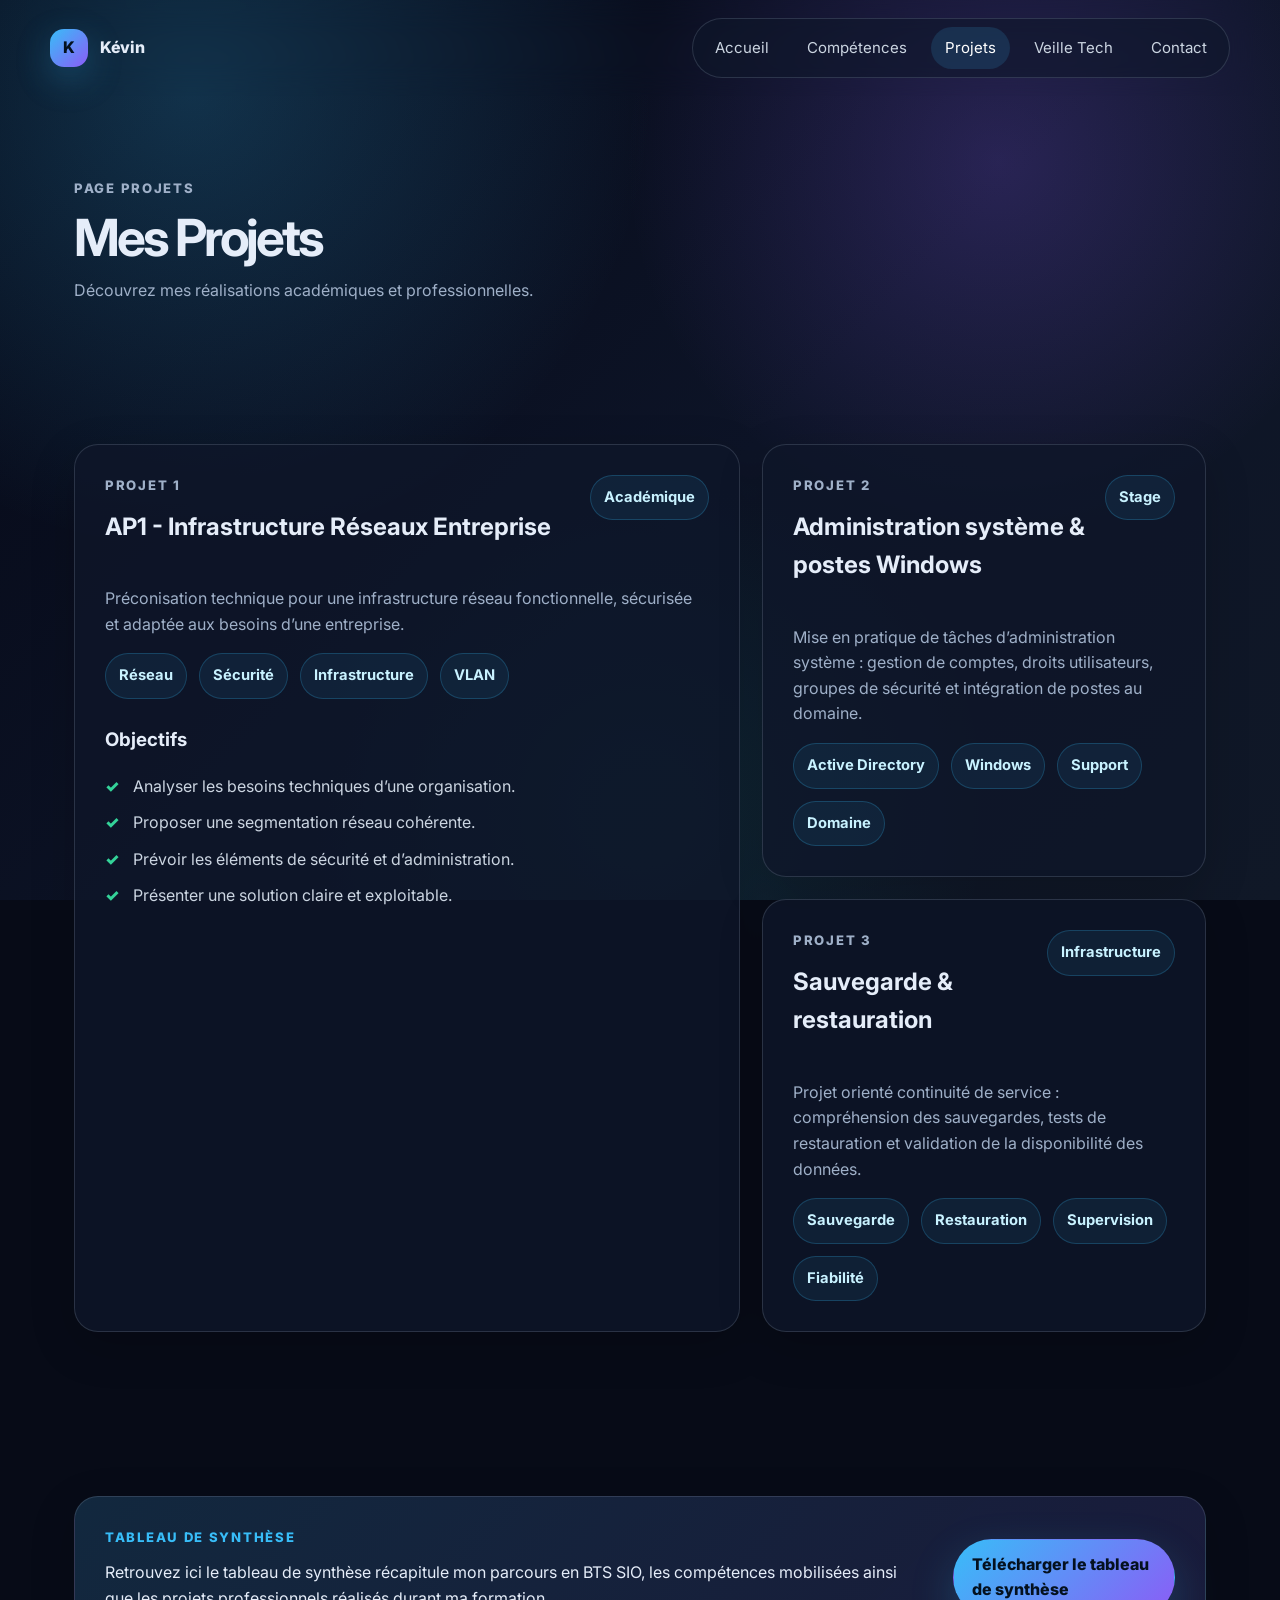
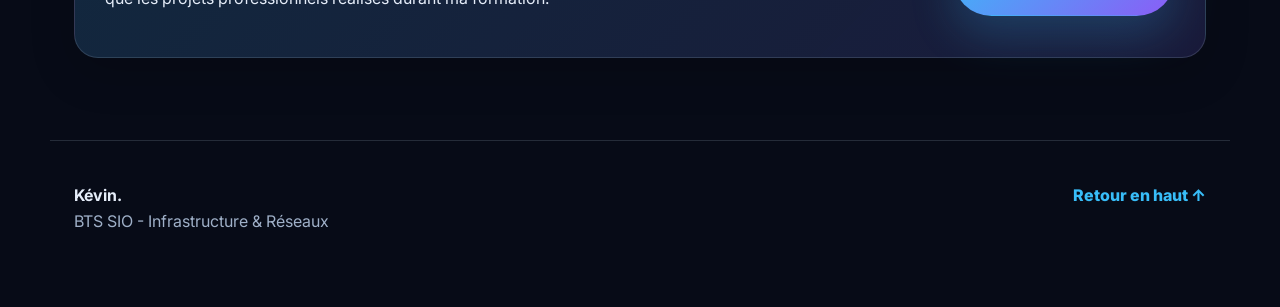
==== projets.html @ 81487f68 "Add files via upload" ====
<!DOCTYPE html>
<html lang="fr">
<head>
  <meta charset="UTF-8" />
  <meta name="viewport" content="width=device-width, initial-scale=1.0" />
  <meta name="description" content="Portfolio de Kévin, étudiant en BTS SIO option SISR." />
  <title>Portfolio Kévin | Projets</title>
  <link rel="preconnect" href="https://fonts.googleapis.com">
  <link rel="preconnect" href="https://fonts.gstatic.com" crossorigin>
  <link href="https://fonts.googleapis.com/css2?family=Inter:wght@400;500;600;700;800&display=swap" rel="stylesheet">
  <link rel="stylesheet" href="style.css" />
</head>
<body>
  <div class="site-bg"></div>
  <header class="navbar">
    <a class="brand" href="index.html" aria-label="Accueil du portfolio">
      <span class="brand-mark">K</span>
      <span>Kévin</span>
    </a>
    <button class="menu-toggle" aria-label="Ouvrir le menu" aria-expanded="false">☰</button>
    <nav class="nav-links" aria-label="Navigation principale">
      <a href="index.html" class="">Accueil</a>
<a href="competences.html" class="">Compétences</a>
<a href="projets.html" class="active">Projets</a>
<a href="veille.html" class="">Veille Tech</a>
<a href="contact.html" class="">Contact</a>
    </nav>
  </header>

  <main id="top">
    <section class="page-hero section reveal">
      <p class="eyebrow">Page Projets</p>
      <h1>Mes Projets</h1>
      <p>Découvrez mes réalisations académiques et professionnelles.</p>
    </section>

    <section class="section projects-layout">
      <article class="project-card reveal">
        <div class="project-top">
          <div>
            <p class="eyebrow">Projet 1</p>
            <h2>AP1 - Infrastructure Réseaux Entreprise</h2>
          </div>
          <span class="status-pill">Académique</span>
        </div>
        <p>
          Préconisation technique pour une infrastructure réseau fonctionnelle,
          sécurisée et adaptée aux besoins d’une entreprise.
        </p>
        <div class="tags">
          <span>Réseau</span><span>Sécurité</span><span>Infrastructure</span><span>VLAN</span>
        </div>
        <div class="project-details">
          <h3>Objectifs</h3>
          <ul class="check-list">
            <li>Analyser les besoins techniques d’une organisation.</li>
            <li>Proposer une segmentation réseau cohérente.</li>
            <li>Prévoir les éléments de sécurité et d’administration.</li>
            <li>Présenter une solution claire et exploitable.</li>
          </ul>
        </div>
      </article>

      <article class="project-card reveal">
        <div class="project-top">
          <div>
            <p class="eyebrow">Projet 2</p>
            <h2>Administration système & postes Windows</h2>
          </div>
          <span class="status-pill">Stage</span>
        </div>
        <p>
          Mise en pratique de tâches d’administration système : gestion de comptes,
          droits utilisateurs, groupes de sécurité et intégration de postes au domaine.
        </p>
        <div class="tags"><span>Active Directory</span><span>Windows</span><span>Support</span><span>Domaine</span></div>
      </article>

      <article class="project-card reveal">
        <div class="project-top">
          <div>
            <p class="eyebrow">Projet 3</p>
            <h2>Sauvegarde & restauration</h2>
          </div>
          <span class="status-pill">Infrastructure</span>
        </div>
        <p>
          Projet orienté continuité de service : compréhension des sauvegardes,
          tests de restauration et validation de la disponibilité des données.
        </p>
        <div class="tags"><span>Sauvegarde</span><span>Restauration</span><span>Supervision</span><span>Fiabilité</span></div>
      </article>
    </section>

    <section class="section">
      <article class="download-card reveal">
        <div>
          <p class="eyebrow">Tableau de synthèse</p>
          <p>
            Retrouvez ici le tableau de synthèse récapitule mon parcours en BTS SIO, les compétences mobilisées ainsi que les projets professionnels réalisés durant ma formation.
          </p>
        </div>
        <a class="btn btn-primary" href="assets/BARBOU Kévin TABLEAU DE SYNTHESE.xlsx" download>Télécharger le tableau de synthèse</a>
      </article>
    </section>
  </main>

  <footer class="footer">
    <div>
      <strong>Kévin.</strong>
      <p>BTS SIO - Infrastructure & Réseaux</p>
    </div>
    <a href="#top" class="footer-link">Retour en haut ↑</a>
  </footer>
  <script src="script.js"></script>
</body>
</html>
---- style.css ----
:root {
  --bg: #070b17;
  --surface: rgba(15, 23, 42, 0.78);
  --border: rgba(148, 163, 184, 0.22);
  --text: #e5edf9;
  --muted: #9fb0c8;
  --soft: #cbd5e1;
  --primary: #38bdf8;
  --primary-2: #8b5cf6;
  --success: #34d399;
  --shadow: 0 24px 80px rgba(0, 0, 0, 0.38);
  --radius: 24px;
  --max: 1180px;
}
* { box-sizing: border-box; }
html { scroll-behavior: smooth; }
body { margin: 0; font-family: "Inter", system-ui, -apple-system, BlinkMacSystemFont, "Segoe UI", sans-serif; color: var(--text); background: var(--bg); line-height: 1.6; min-height: 100vh; }
a { color: inherit; text-decoration: none; }
code { color: #bae6fd; }
.site-bg { position: fixed; inset: 0; z-index: -1; background: radial-gradient(circle at 15% 10%, rgba(56, 189, 248, 0.22), transparent 34%), radial-gradient(circle at 78% 18%, rgba(139, 92, 246, 0.22), transparent 30%), radial-gradient(circle at 50% 90%, rgba(20, 184, 166, 0.11), transparent 34%), linear-gradient(135deg, #050816 0%, #0d1427 55%, #101827 100%); }
.navbar { position: sticky; top: 0; z-index: 100; max-width: calc(var(--max) + 48px); margin: 0 auto; padding: 18px 24px; display: flex; align-items: center; justify-content: space-between; backdrop-filter: blur(16px); }
.brand { display: inline-flex; align-items: center; gap: 12px; font-weight: 800; letter-spacing: -0.02em; }
.brand-mark { display: grid; place-items: center; width: 38px; height: 38px; border-radius: 14px; background: linear-gradient(135deg, var(--primary), var(--primary-2)); color: #04111f; box-shadow: 0 12px 35px rgba(56, 189, 248, 0.25); }
.nav-links { display: flex; align-items: center; gap: 10px; padding: 8px; border: 1px solid var(--border); border-radius: 999px; background: rgba(15, 23, 42, 0.58); }
.nav-links a { padding: 9px 14px; color: var(--soft); font-size: 0.94rem; border-radius: 999px; transition: 0.2s ease; }
.nav-links a:hover, .nav-links a.active { color: white; background: rgba(56, 189, 248, 0.14); }
.menu-toggle { display: none; border: 1px solid var(--border); background: rgba(15, 23, 42, 0.8); color: var(--text); border-radius: 12px; padding: 8px 12px; font-size: 1.25rem; }
.section { max-width: var(--max); margin: 0 auto; padding: 82px 24px; }
.section-narrow { max-width: var(--max); margin: 0 auto; padding: 24px; }
.hero { min-height: calc(100vh - 90px); display: grid; grid-template-columns: 1.05fr 0.95fr; align-items: center; gap: 46px; padding-top: 46px; }
.eyebrow { margin: 0 0 12px; color: var(--primary); font-size: 0.82rem; font-weight: 800; text-transform: uppercase; letter-spacing: 0.13em; }
h1, h2, h3, h4, p { margin-top: 0; }
.hero h1 { margin-bottom: 8px; font-size: clamp(4rem, 9vw, 8.5rem); line-height: 0.92; letter-spacing: -0.08em; }
.hero h2 { margin-bottom: 22px; color: var(--soft); font-size: clamp(1.4rem, 3vw, 2.4rem); letter-spacing: -0.04em; }
.hero-text { max-width: 720px; color: var(--muted); font-size: 1.08rem; }
.hero-actions { display: flex; flex-wrap: wrap; gap: 14px; margin-top: 34px; }
.btn { display: inline-flex; align-items: center; justify-content: center; min-height: 46px; padding: 12px 18px; border-radius: 999px; border: 1px solid transparent; font-weight: 800; transition: 0.22s ease; cursor: pointer; }
.btn-primary { background: linear-gradient(135deg, var(--primary), var(--primary-2)); color: #04111f; box-shadow: 0 18px 45px rgba(56, 189, 248, 0.22); }
.btn-primary:hover, .btn-secondary:hover { transform: translateY(-2px); }
.btn-secondary { color: var(--text); border-color: var(--border); background: rgba(15, 23, 42, 0.72); }
.terminal-card { overflow: hidden; border: 1px solid rgba(56, 189, 248, 0.25); border-radius: var(--radius); background: rgba(2, 6, 23, 0.72); box-shadow: var(--shadow); }
.terminal-top { display: flex; gap: 8px; padding: 16px; border-bottom: 1px solid var(--border); background: rgba(15, 23, 42, 0.9); }
.terminal-top span { width: 12px; height: 12px; border-radius: 999px; background: var(--primary); opacity: 0.85; }
.terminal-top span:nth-child(2) { background: var(--primary-2); }
.terminal-top span:nth-child(3) { background: var(--success); }
pre { margin: 0; padding: 28px; white-space: pre-wrap; color: #d9f99d; font-size: 0.98rem; line-height: 1.75; }
.section-heading { max-width: 760px; margin-bottom: 28px; }
.section-heading h2, .page-hero h1 { font-size: clamp(2rem, 4vw, 3.8rem); line-height: 1.04; letter-spacing: -0.06em; margin-bottom: 14px; }
.section-heading p, .page-hero p { color: var(--muted); }
.split-section { display: grid; grid-template-columns: 0.78fr 1.22fr; gap: 28px; align-items: start; }
.glass-card, .project-card, .feature-card, .stat-card, .download-card, .contact-form, .article-card, .component-card, .compare-card, .skill-grid article { border: 1px solid var(--border); background: var(--surface); border-radius: var(--radius); box-shadow: 0 14px 45px rgba(0, 0, 0, 0.18); }
.glass-card { padding: 30px; }
.stats-grid { display: grid; grid-template-columns: repeat(4, 1fr); gap: 18px; }
.stat-card { padding: 24px; transition: 0.22s ease; }
.stat-card:hover, .feature-card:hover, .project-card:hover, .skill-grid article:hover, .component-card:hover { transform: translateY(-5px); border-color: rgba(56, 189, 248, 0.42); }
.stat-card strong { display: block; font-size: 2.1rem; line-height: 1; letter-spacing: -0.06em; }
.stat-card span { color: var(--muted); font-weight: 600; }
.badge-grid, .tags { display: flex; flex-wrap: wrap; gap: 12px; }
.badge-grid span, .tags span, .status-pill, .date-pill { padding: 10px 13px; border: 1px solid rgba(56, 189, 248, 0.22); border-radius: 999px; background: rgba(56, 189, 248, 0.08); color: #c8f2ff; font-size: 0.92rem; font-weight: 700; }
.cards-grid { display: grid; grid-template-columns: repeat(4, 1fr); gap: 18px; }
.feature-card { padding: 26px; min-height: 210px; transition: 0.22s ease; }
.card-icon { display: inline-grid; place-items: center; width: 44px; height: 44px; margin-bottom: 24px; border-radius: 15px; background: rgba(139, 92, 246, 0.15); color: var(--primary); font-weight: 900; }
.feature-card p, .project-card p, .glass-card p, .skill-grid p, .component-card p { color: var(--muted); }
.page-hero { padding-bottom: 42px; }
.two-col { display: grid; grid-template-columns: 1fr 1fr; gap: 22px; }
.compare-card { display: grid; grid-template-columns: 1fr 1fr; gap: 1px; overflow: hidden; background: var(--border); }
.compare-card div { padding: 26px; background: var(--surface); }
.compare-card h4 { margin-bottom: 8px; color: var(--primary); }
.large-card, .project-card { padding: 30px; }
.project-top { display: flex; align-items: flex-start; justify-content: space-between; gap: 18px; margin-bottom: 20px; }
.project-details { margin-top: 26px; }
.check-list { padding-left: 0; list-style: none; }
.check-list li { position: relative; padding-left: 28px; margin-bottom: 11px; color: var(--soft); }
.check-list li::before { content: "✓"; position: absolute; left: 0; color: var(--success); font-weight: 900; }
.skill-grid { display: grid; grid-template-columns: repeat(5, 1fr); gap: 16px; }
.skill-grid article { padding: 22px; transition: 0.22s ease; }
.skill-grid h3 { color: var(--primary); }
.projects-layout { display: grid; grid-template-columns: 1.2fr 0.8fr; gap: 22px; }
.projects-layout .project-card:first-child { grid-row: span 2; }
.download-card { display: flex; align-items: center; justify-content: space-between; gap: 24px; padding: 30px; background: linear-gradient(135deg, rgba(56, 189, 248, 0.12), rgba(139, 92, 246, 0.1)), var(--surface); }
.article-layout { max-width: 980px; }
.article-card { padding: clamp(24px, 5vw, 52px); }
.article-card h2 { margin-top: 38px; margin-bottom: 16px; font-size: clamp(1.6rem, 3vw, 2.2rem); letter-spacing: -0.04em; }
.article-card p, .article-card li { color: var(--soft); }
.image-placeholder { min-height: 280px; display: grid; place-items: center; border-radius: 22px; border: 1px dashed rgba(56, 189, 248, 0.35); background: linear-gradient(135deg, rgba(56, 189, 248, 0.14), rgba(139, 92, 246, 0.14)), rgba(15, 23, 42, 0.55); color: var(--muted); font-weight: 800; }
.info-grid { display: grid; grid-template-columns: repeat(2, 1fr); gap: 12px; margin: 24px 0 10px; }
.info-grid div { padding: 18px; border-radius: 18px; background: rgba(56, 189, 248, 0.08); border: 1px solid rgba(56, 189, 248, 0.18); color: var(--soft); font-weight: 700; }
.component-grid { display: grid; grid-template-columns: repeat(2, 1fr); gap: 18px; }
.component-card { padding: 24px; transition: 0.22s ease; }
.component-card h3 { color: var(--primary); }
.component-card.full-width { grid-column: 1 / -1; }
blockquote { margin: 28px 0; padding: 24px; border-left: 4px solid var(--primary); border-radius: 18px; background: rgba(56, 189, 248, 0.08); color: var(--soft); }
.sources-box { margin-top: 38px; padding: 24px; border: 1px dashed rgba(148, 163, 184, 0.35); border-radius: 20px; background: rgba(15, 23, 42, 0.45); }
.sources-box a { color: var(--primary); }
.contact-grid { display: grid; grid-template-columns: 0.85fr 1.15fr; gap: 24px; }
.contact-list { display: grid; gap: 12px; margin-top: 22px; }
.contact-list a { padding: 14px 16px; border: 1px solid var(--border); border-radius: 16px; color: var(--soft); background: rgba(15, 23, 42, 0.5); }
.contact-form { display: grid; gap: 16px; padding: 28px; }
label { display: grid; gap: 8px; color: var(--soft); font-weight: 700; }
input, textarea { width: 100%; border: 1px solid var(--border); border-radius: 16px; background: rgba(2, 6, 23, 0.52); color: var(--text); padding: 14px 16px; font: inherit; outline: none; }
input:focus, textarea:focus { border-color: rgba(56, 189, 248, 0.65); box-shadow: 0 0 0 4px rgba(56, 189, 248, 0.1); }
.form-note { margin-bottom: 0; color: var(--muted); font-size: 0.9rem; }
.footer { max-width: var(--max); margin: 0 auto; padding: 42px 24px 56px; border-top: 1px solid var(--border); color: var(--muted); display: flex; align-items: flex-start; justify-content: space-between; gap: 24px; }
.footer strong { color: var(--text); }
.footer-link { color: var(--primary); font-weight: 800; }
.reveal { opacity: 0; transform: translateY(18px); transition: opacity 0.6s ease, transform 0.6s ease; }
.reveal.visible { opacity: 1; transform: translateY(0); }
@media (max-width: 980px) { .hero, .split-section, .two-col, .contact-grid, .projects-layout { grid-template-columns: 1fr; } .stats-grid, .cards-grid { grid-template-columns: repeat(2, 1fr); } .skill-grid { grid-template-columns: repeat(2, 1fr); } .projects-layout .project-card:first-child { grid-row: auto; } }
@media (max-width: 740px) { .navbar { align-items: flex-start; } .menu-toggle { display: inline-block; } .nav-links { position: absolute; top: 68px; left: 24px; right: 24px; display: none; flex-direction: column; align-items: stretch; border-radius: 22px; padding: 12px; } .nav-links.open { display: flex; } .nav-links a { text-align: center; } .section { padding: 56px 18px; } .hero { min-height: auto; padding-top: 34px; } .hero h1 { font-size: clamp(3.8rem, 18vw, 6rem); } .stats-grid, .cards-grid, .skill-grid, .component-grid, .info-grid, .compare-card { grid-template-columns: 1fr; } .project-top, .download-card, .footer { flex-direction: column; align-items: stretch; } pre { font-size: 0.86rem; padding: 20px; } }

/* Camembert des compétences techniques */
.skills-pie-layout {
  display: grid;
  grid-template-columns: 0.85fr 1.15fr;
  gap: 28px;
  align-items: center;
}

.skills-pie-card {
  border: 1px solid var(--border);
  background:
    linear-gradient(135deg, rgba(56, 189, 248, 0.08), rgba(139, 92, 246, 0.08)),
    var(--surface);
  border-radius: var(--radius);
  padding: 30px;
  box-shadow: 0 14px 45px rgba(0, 0, 0, 0.18);
}

.skills-pie {
  width: min(360px, 78vw);
  aspect-ratio: 1;
  margin: 0 auto;
  border-radius: 50%;
  background:
    conic-gradient(
      #38bdf8 0deg 108deg,
      #8b5cf6 108deg 187.2deg,
      #34d399 187.2deg 248.4deg,
      #f59e0b 248.4deg 295.2deg,
      #f97316 295.2deg 331.2deg,
      #ef4444 331.2deg 360deg
    );
  position: relative;
  box-shadow:
    0 24px 70px rgba(0, 0, 0, 0.35),
    inset 0 0 0 1px rgba(255, 255, 255, 0.12);
}

.skills-pie::before {
  content: "";
  position: absolute;
  inset: 9px;
  border-radius: 50%;
  border: 1px solid rgba(255, 255, 255, 0.18);
  pointer-events: none;
}

.skills-pie-center {
  position: absolute;
  inset: 28%;
  display: grid;
  place-items: center;
  text-align: center;
  border-radius: 50%;
  background: rgba(7, 11, 23, 0.93);
  color: var(--text);
  font-weight: 800;
  letter-spacing: -0.03em;
  border: 1px solid rgba(148, 163, 184, 0.22);
  box-shadow: inset 0 0 25px rgba(56, 189, 248, 0.08);
}

.skills-legend {
  display: grid;
  gap: 14px;
  margin: 0;
  padding: 0;
  list-style: none;
}

.skills-legend li {
  display: grid;
  grid-template-columns: auto 1fr auto;
  align-items: center;
  gap: 12px;
  padding: 14px 16px;
  border: 1px solid var(--border);
  border-radius: 16px;
  background: rgba(15, 23, 42, 0.52);
  transition: 0.22s ease;
}

.skills-legend li:hover {
  transform: translateX(4px);
  border-color: rgba(56, 189, 248, 0.42);
  background: rgba(15, 23, 42, 0.72);
}

.legend-color {
  width: 14px;
  height: 14px;
  border-radius: 50%;
  display: inline-block;
  box-shadow: 0 0 18px currentColor;
}

.legend-windows { background: #38bdf8; color: #38bdf8; }
.legend-cisco { background: #8b5cf6; color: #8b5cf6; }
.legend-dhcp { background: #34d399; color: #34d399; }
.legend-vlan { background: #f59e0b; color: #f59e0b; }
.legend-vmware { background: #f97316; color: #f97316; }
.legend-windows-server { background: #ef4444; color: #ef4444; }

.legend-name {
  font-weight: 800;
  color: var(--text);
}

.legend-level {
  color: var(--muted);
  font-weight: 800;
}

.skills-note {
  margin: 18px 0 0;
  color: var(--muted);
  font-size: 0.95rem;
}

@media (max-width: 900px) {
  .skills-pie-layout {
    grid-template-columns: 1fr;
  }
}

@media (max-width: 740px) {
  .skills-pie-card {
    padding: 22px;
  }

  .skills-pie {
    width: min(300px, 82vw);
  }

  .skills-legend li {
    grid-template-columns: auto 1fr;
  }

  .legend-level {
    grid-column: 2;
  }
}
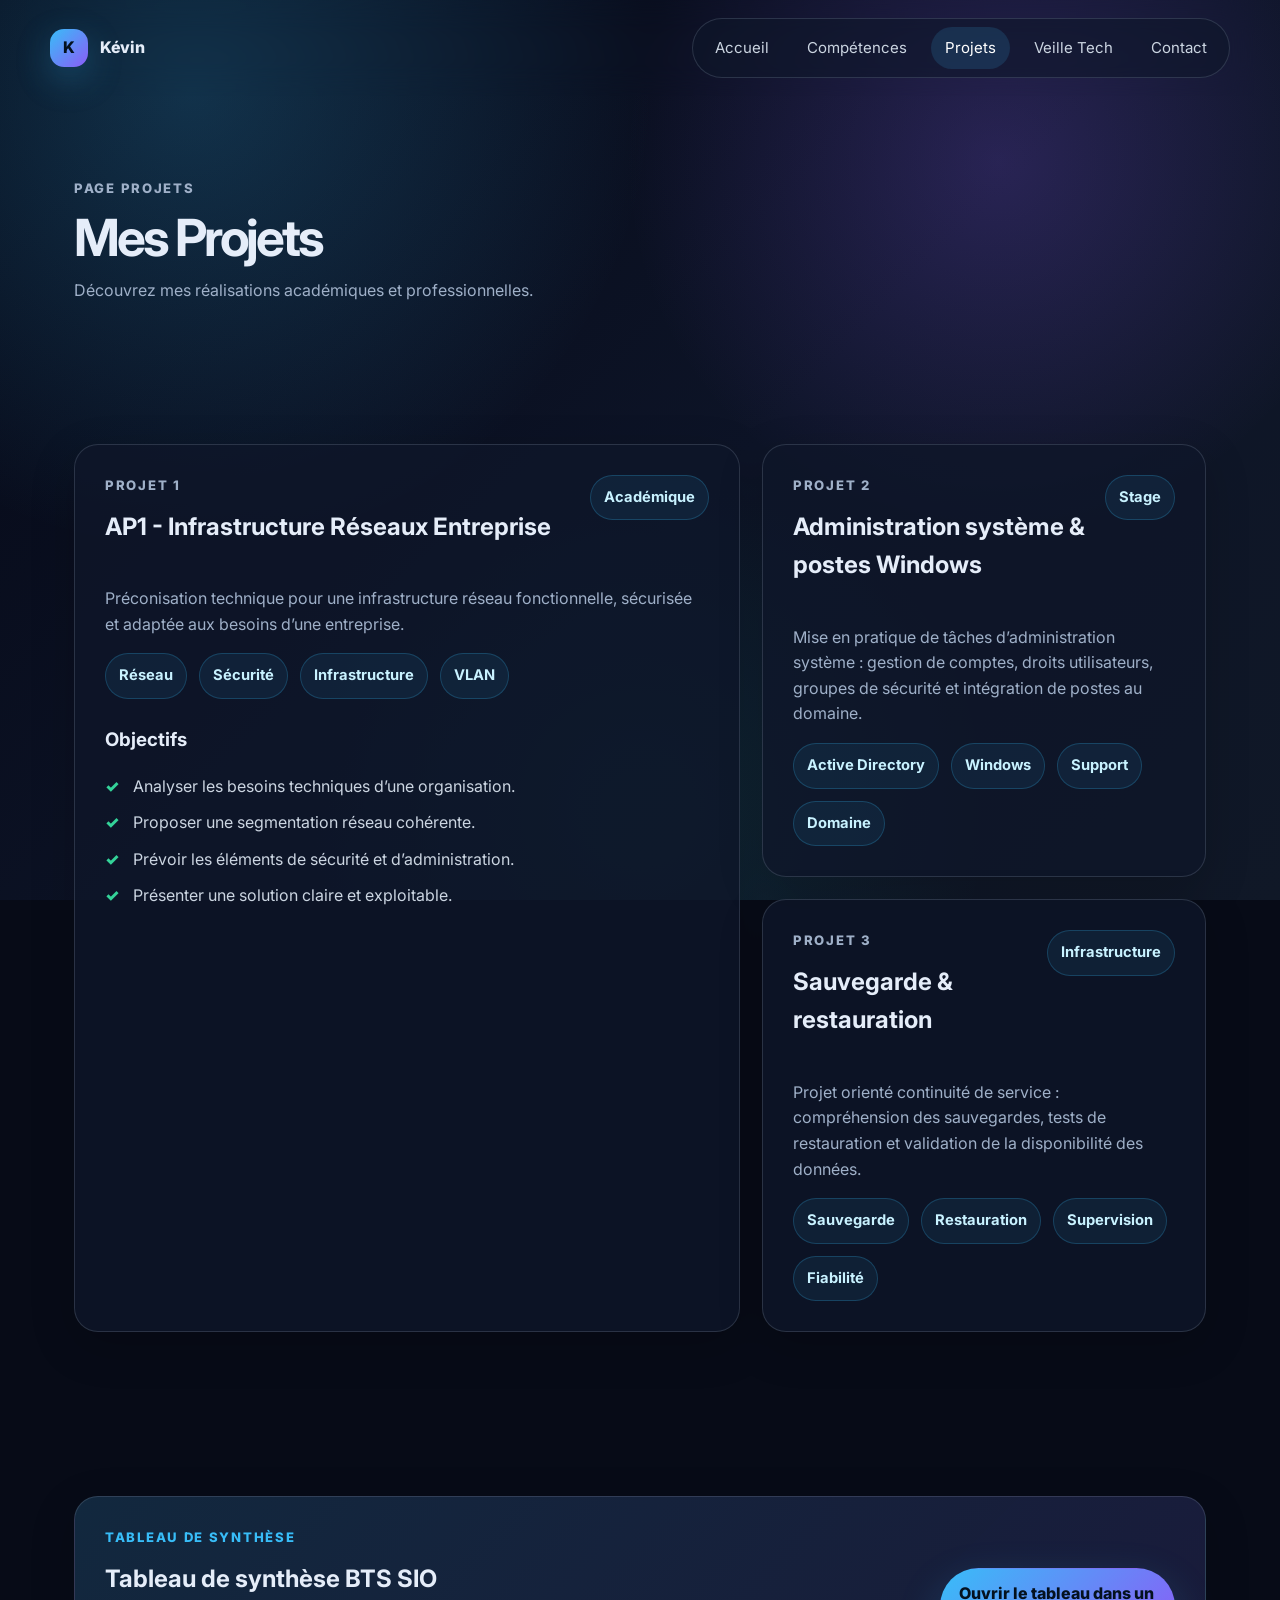
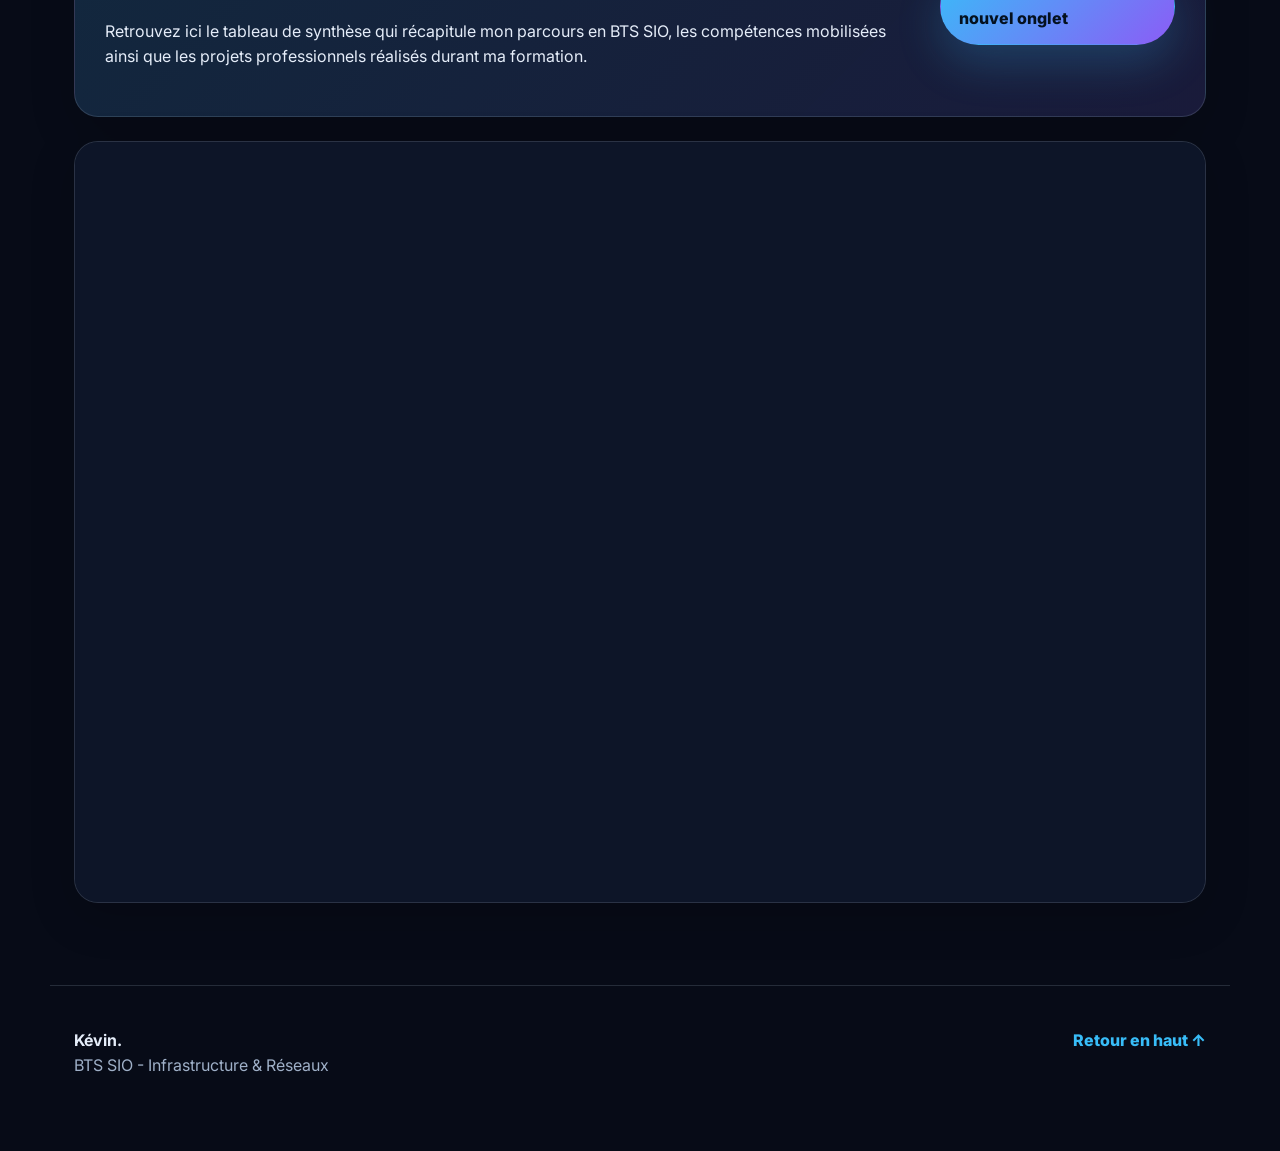
==== commit 6ccf72e7: "Update projets.html" ====
--- a/projets.html
+++ b/projets.html
@@ -96,11 +96,23 @@
       <article class="download-card reveal">
         <div>
           <p class="eyebrow">Tableau de synthèse</p>
+          <h2>Tableau de synthèse BTS SIO</h2>
           <p>
-            Retrouvez ici le tableau de synthèse récapitule mon parcours en BTS SIO, les compétences mobilisées ainsi que les projets professionnels réalisés durant ma formation.
+            Retrouvez ici le tableau de synthèse qui récapitule mon parcours en BTS SIO,
+            les compétences mobilisées ainsi que les projets professionnels réalisés durant ma formation.
           </p>
         </div>
-        <a class="btn btn-primary" href="assets/BARBOU Kévin TABLEAU DE SYNTHESE.xlsx" download>Télécharger le tableau de synthèse</a>
+        <a class="btn btn-primary" href="assets/BARBOU%20K%C3%A9vin%20TABLEAU%20DE%20SYNTHESE.pdf" target="_blank" rel="noopener noreferrer">
+          Ouvrir le tableau dans un nouvel onglet
+        </a>
+      </article>
+
+      <article class="project-card reveal pdf-preview-card">
+        <iframe
+          class="pdf-preview-frame"
+          src="assets/BARBOU%20K%C3%A9vin%20TABLEAU%20DE%20SYNTHESE.pdf"
+          title="Tableau de synthèse BTS SIO de Kévin"
+        ></iframe>
       </article>
     </section>
   </main>
--- a/style.css
+++ b/style.css
@@ -250,3 +250,24 @@
     grid-column: 2;
   }
 }
+
+/* Prévisualisation du tableau de synthèse PDF */
+.pdf-preview-card {
+  margin-top: 24px;
+  padding: 0;
+  overflow: hidden;
+}
+
+.pdf-preview-frame {
+  width: 100%;
+  height: 760px;
+  border: 0;
+  display: block;
+  background: rgba(15, 23, 42, 0.78);
+}
+
+@media (max-width: 740px) {
+  .pdf-preview-frame {
+    height: 520px;
+  }
+}
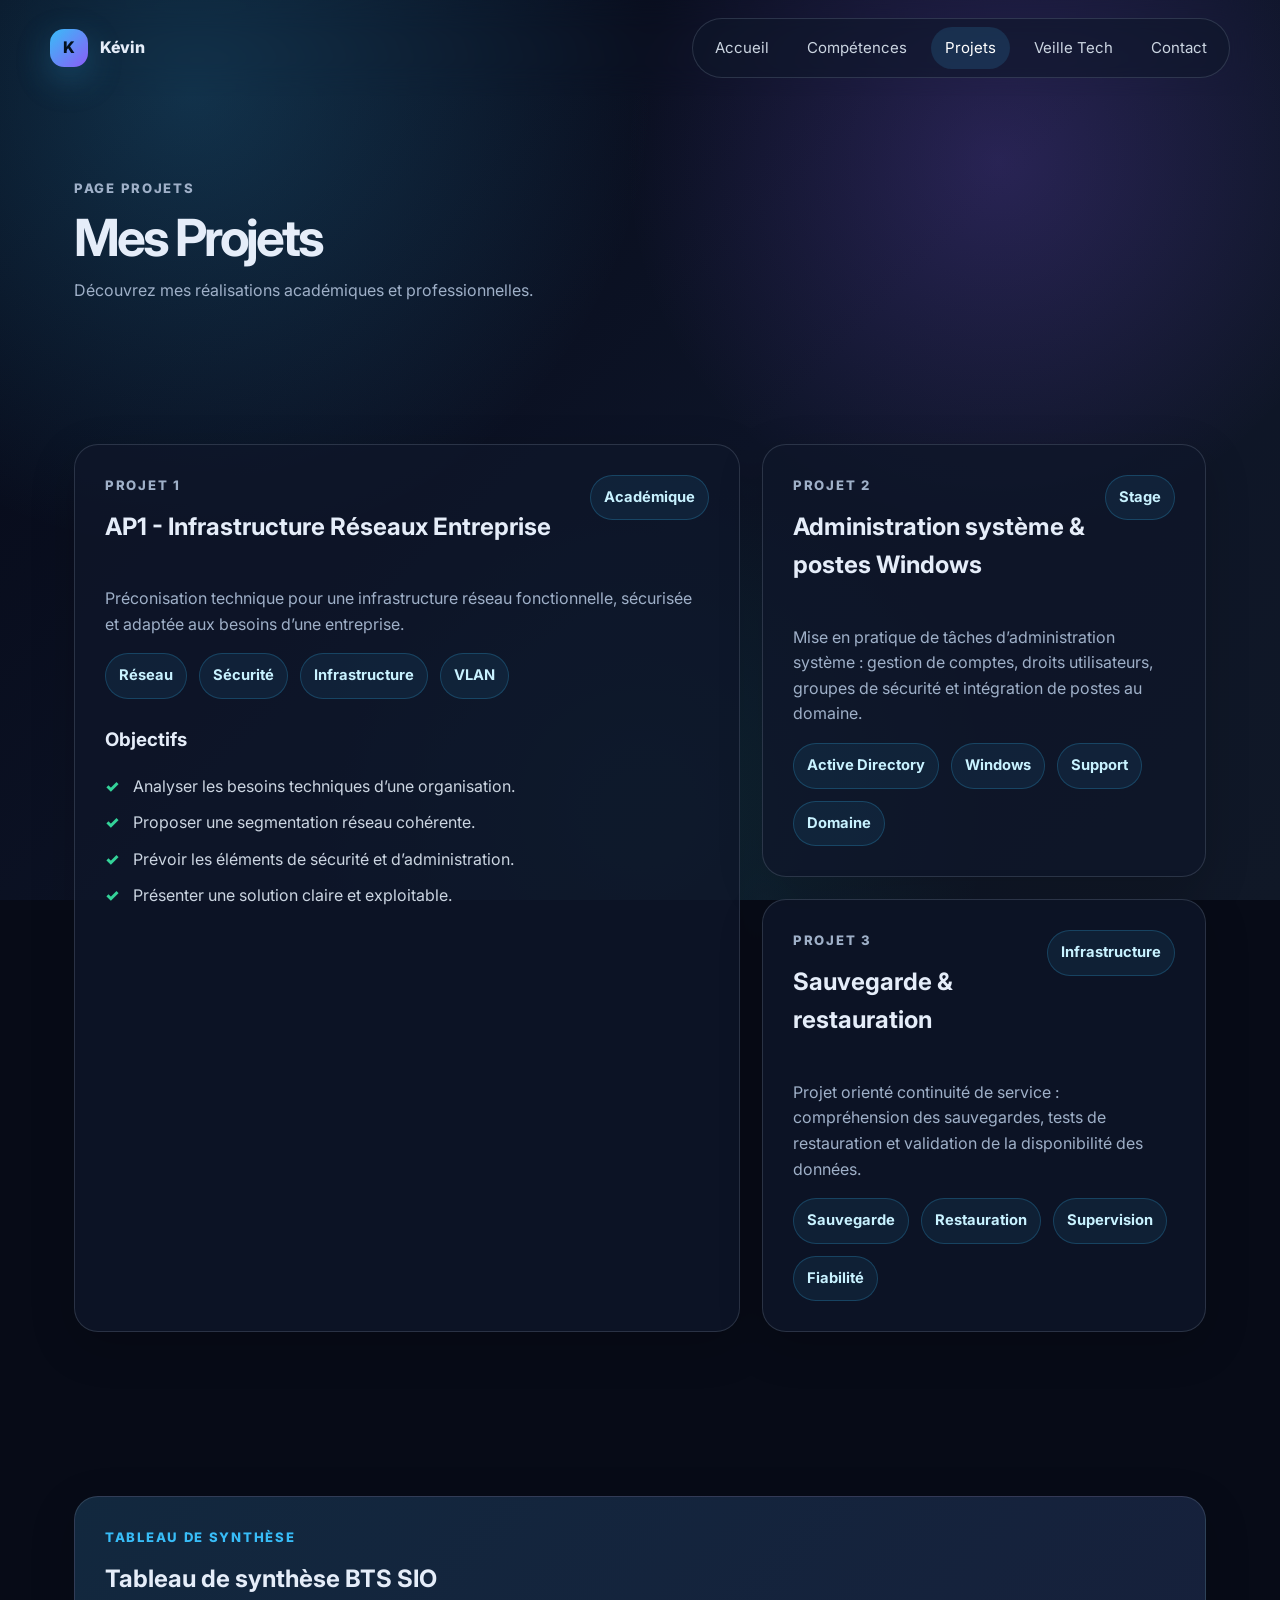
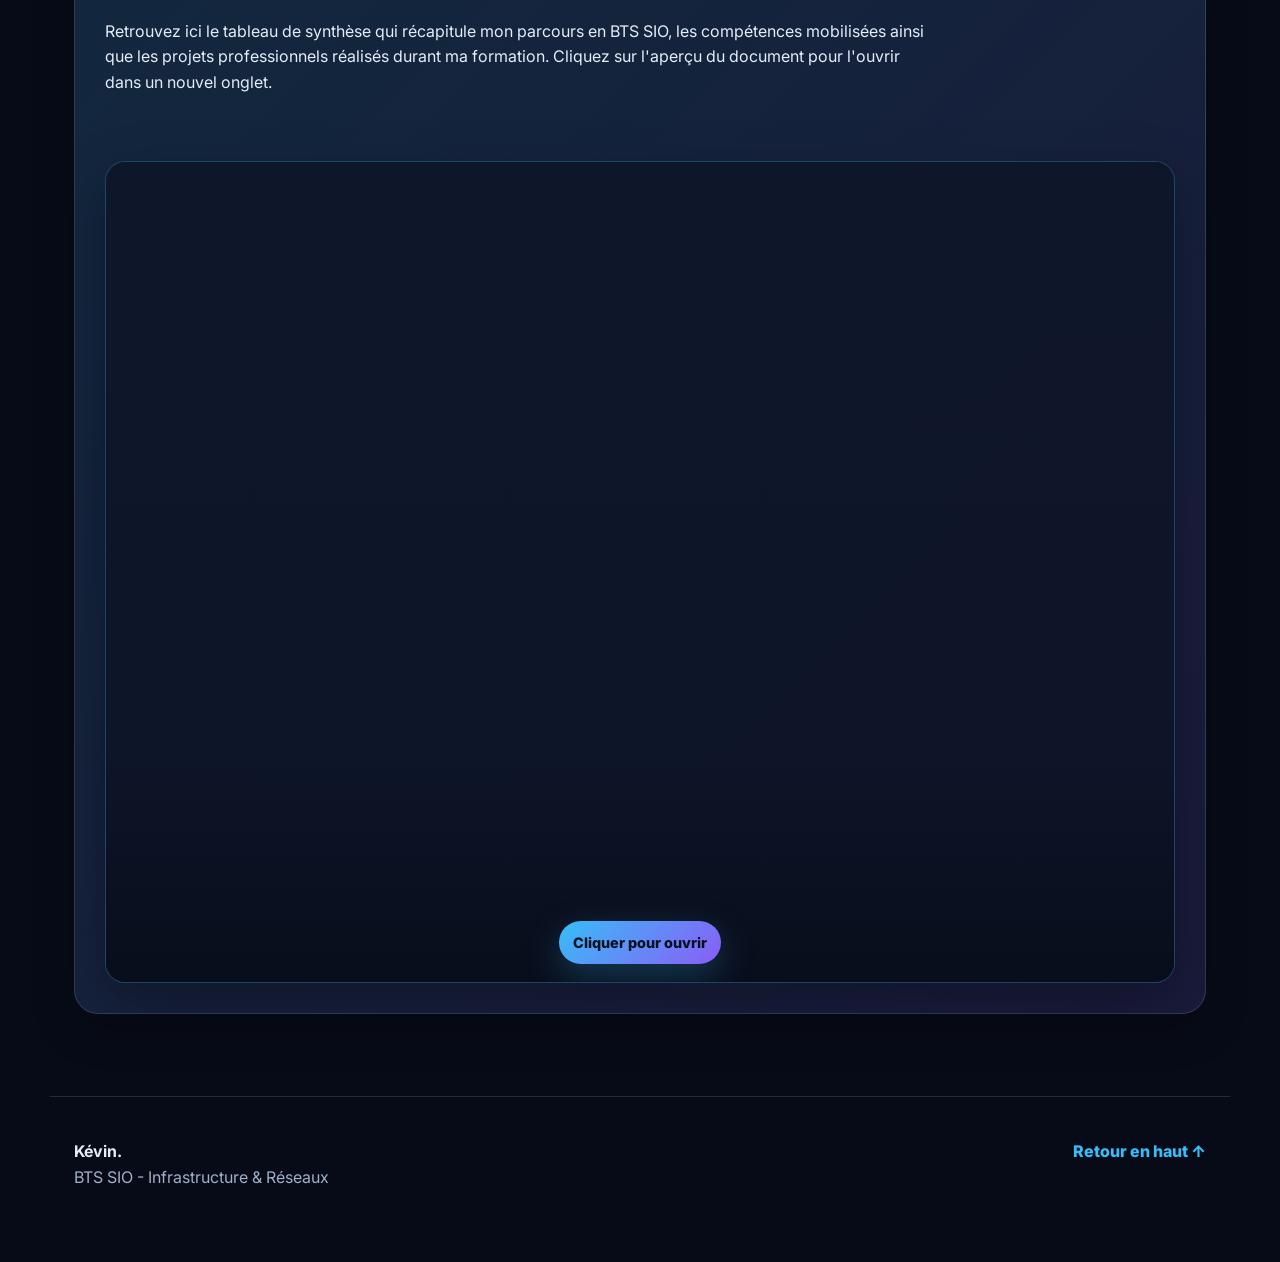
==== commit 053772d0: "Refactor download card to include synthesis preview Updated the download card to include a synthesis" ====
--- a/projets.html
+++ b/projets.html
@@ -93,26 +93,33 @@
     </section>
 
     <section class="section">
-      <article class="download-card reveal">
-        <div>
+      <article class="download-card reveal synthesis-card">
+        <div class="synthesis-content">
           <p class="eyebrow">Tableau de synthèse</p>
           <h2>Tableau de synthèse BTS SIO</h2>
           <p>
             Retrouvez ici le tableau de synthèse qui récapitule mon parcours en BTS SIO,
             les compétences mobilisées ainsi que les projets professionnels réalisés durant ma formation.
+            Cliquez sur l'aperçu du document pour l'ouvrir dans un nouvel onglet.
           </p>
         </div>
-        <a class="btn btn-primary" href="assets/BARBOU%20K%C3%A9vin%20TABLEAU%20DE%20SYNTHESE.pdf" target="_blank" rel="noopener noreferrer">
-          Ouvrir le tableau dans un nouvel onglet
-        </a>
-      </article>
 
-      <article class="project-card reveal pdf-preview-card">
-        <iframe
-          class="pdf-preview-frame"
-          src="assets/BARBOU%20K%C3%A9vin%20TABLEAU%20DE%20SYNTHESE.pdf"
-          title="Tableau de synthèse BTS SIO de Kévin"
-        ></iframe>
+        <div class="synthesis-preview" aria-label="Aperçu cliquable du tableau de synthèse">
+          <iframe
+            class="synthesis-preview-frame"
+            src="assets/BARBOU%20K%C3%A9vin%20TABLEAU%20DE%20SYNTHESE.pdf#toolbar=0&navpanes=0&scrollbar=0"
+            title="Aperçu du tableau de synthèse BTS SIO de Kévin"
+          ></iframe>
+          <a
+            class="synthesis-preview-link"
+            href="assets/BARBOU%20K%C3%A9vin%20TABLEAU%20DE%20SYNTHESE.pdf"
+            target="_blank"
+            rel="noopener noreferrer"
+            aria-label="Ouvrir le tableau de synthèse dans un nouvel onglet"
+          >
+            <span>Cliquer pour ouvrir</span>
+          </a>
+        </div>
       </article>
     </section>
   </main>
--- a/style.css
+++ b/style.css
@@ -251,23 +251,106 @@
   }
 }
 
-/* Prévisualisation du tableau de synthèse PDF */
-.pdf-preview-card {
-  margin-top: 24px;
-  padding: 0;
+@media (max-width: 740px) {
+  .pdf-preview-frame {
+    height: 520px;
+  }
+}
+
+/* Aperçu cliquable du tableau de synthèse PDF */
+.synthesis-card {
+  flex-direction: column;
+  align-items: stretch;
+}
+
+.synthesis-content {
+  max-width: 820px;
+}
+
+.synthesis-preview {
+  position: relative;
+  width: 100%;
+  min-height: 820px;
+  margin-top: 26px;
+  border: 1px solid rgba(56, 189, 248, 0.28);
+  border-radius: 20px;
   overflow: hidden;
-}
-
-.pdf-preview-frame {
+  background: rgba(15, 23, 42, 0.72);
+  box-shadow: 0 18px 55px rgba(0, 0, 0, 0.28);
+}
+
+.synthesis-preview-frame {
   width: 100%;
-  height: 760px;
+  height: 820px;
   border: 0;
   display: block;
   background: rgba(15, 23, 42, 0.78);
+  pointer-events: none;
+}
+
+.synthesis-preview-link {
+  position: absolute;
+  inset: 0;
+  display: flex;
+  align-items: flex-end;
+  justify-content: center;
+  padding: 18px;
+  background: linear-gradient(
+    180deg,
+    rgba(7, 11, 23, 0) 0%,
+    rgba(7, 11, 23, 0.08) 72%,
+    rgba(7, 11, 23, 0.78) 100%
+  );
+  transition: 0.22s ease;
+}
+
+.synthesis-preview-link span {
+  display: inline-flex;
+  align-items: center;
+  justify-content: center;
+  padding: 10px 14px;
+  border-radius: 999px;
+  background: linear-gradient(135deg, var(--primary), var(--primary-2));
+  color: #04111f;
+  font-size: 0.9rem;
+  font-weight: 800;
+  box-shadow: 0 12px 35px rgba(56, 189, 248, 0.25);
+}
+
+.synthesis-preview:hover {
+  border-color: rgba(56, 189, 248, 0.58);
+  transform: translateY(-3px);
+}
+
+.synthesis-preview:hover .synthesis-preview-link {
+  background: linear-gradient(
+    180deg,
+    rgba(56, 189, 248, 0.04) 0%,
+    rgba(7, 11, 23, 0.08) 70%,
+    rgba(7, 11, 23, 0.86) 100%
+  );
+}
+
+@media (max-width: 980px) {
+  .synthesis-preview {
+    min-height: 660px;
+  }
+
+  .synthesis-preview-frame {
+    height: 660px;
+  }
 }
 
 @media (max-width: 740px) {
-  .pdf-preview-frame {
-    height: 520px;
-  }
-}
+  .synthesis-preview {
+    min-height: 480px;
+  }
+
+  .synthesis-preview-frame {
+    height: 480px;
+  }
+
+  .synthesis-preview-link span {
+    font-size: 0.82rem;
+  }
+}
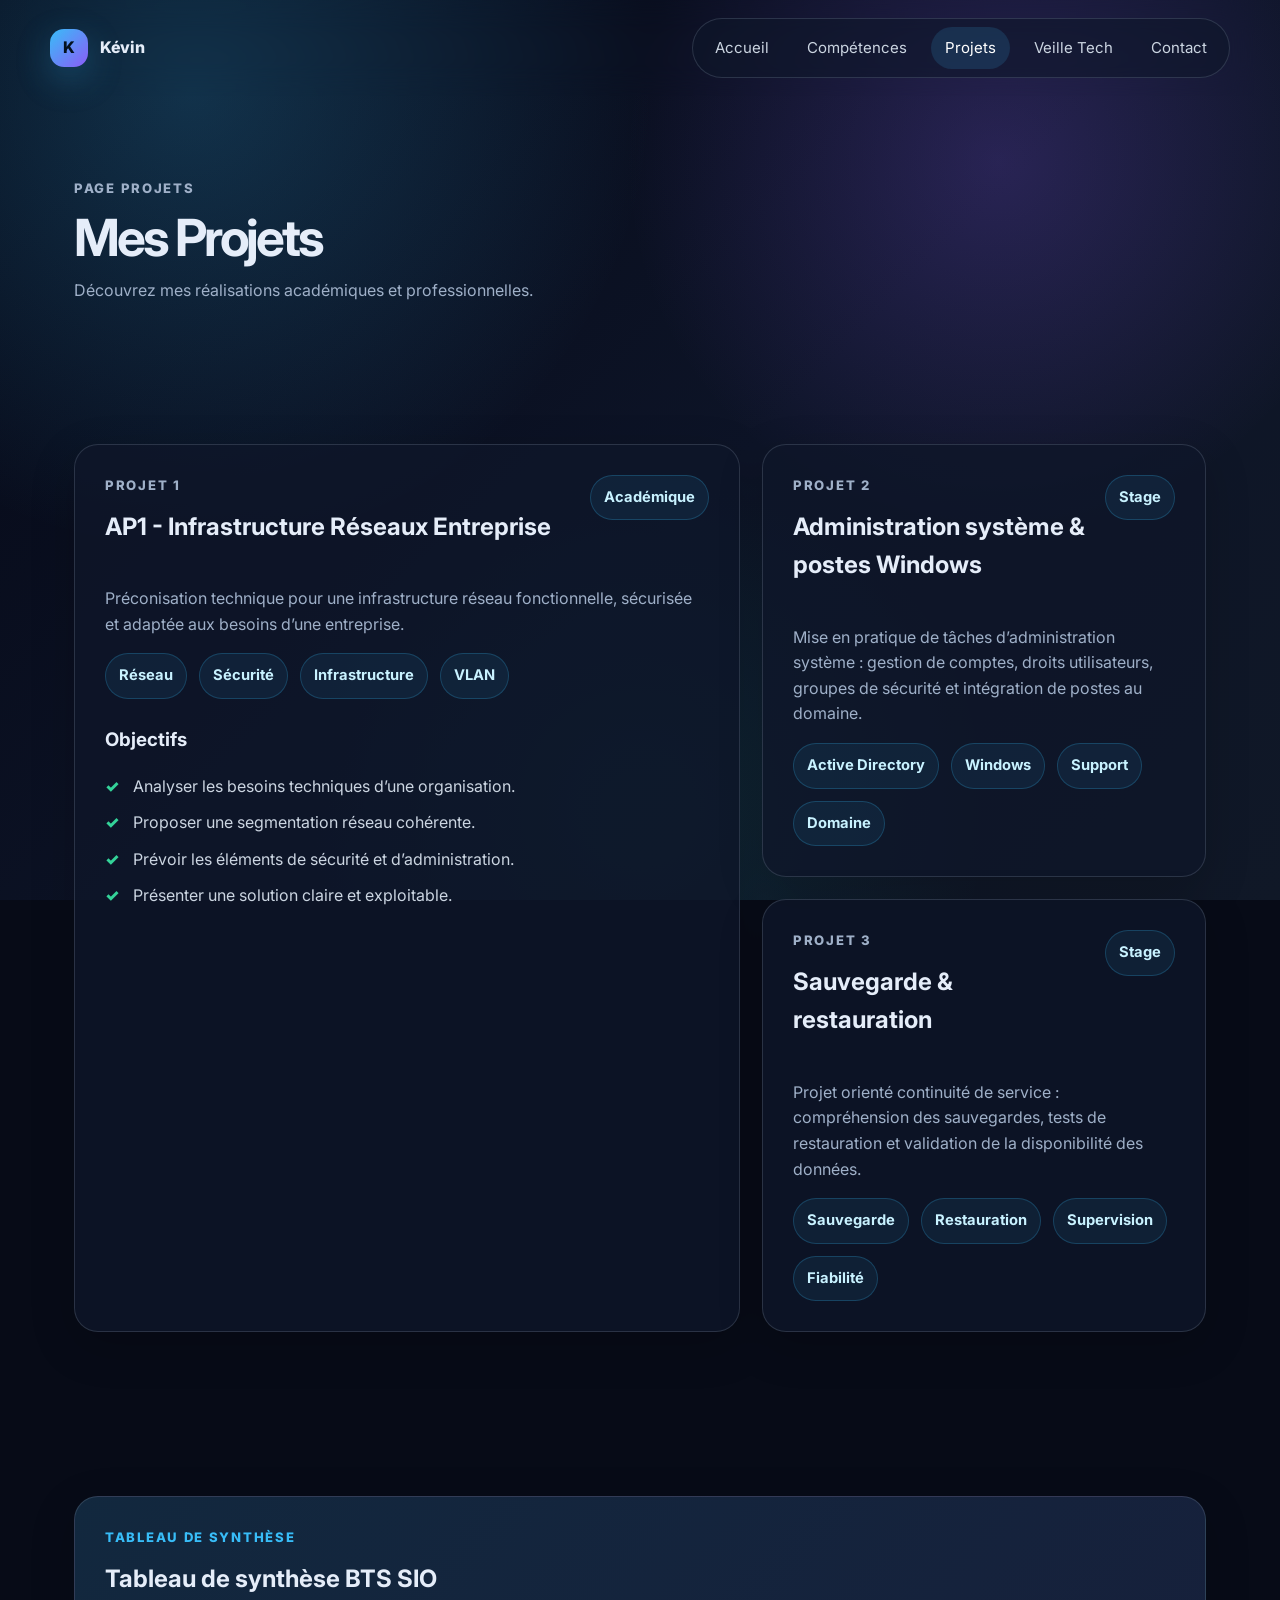
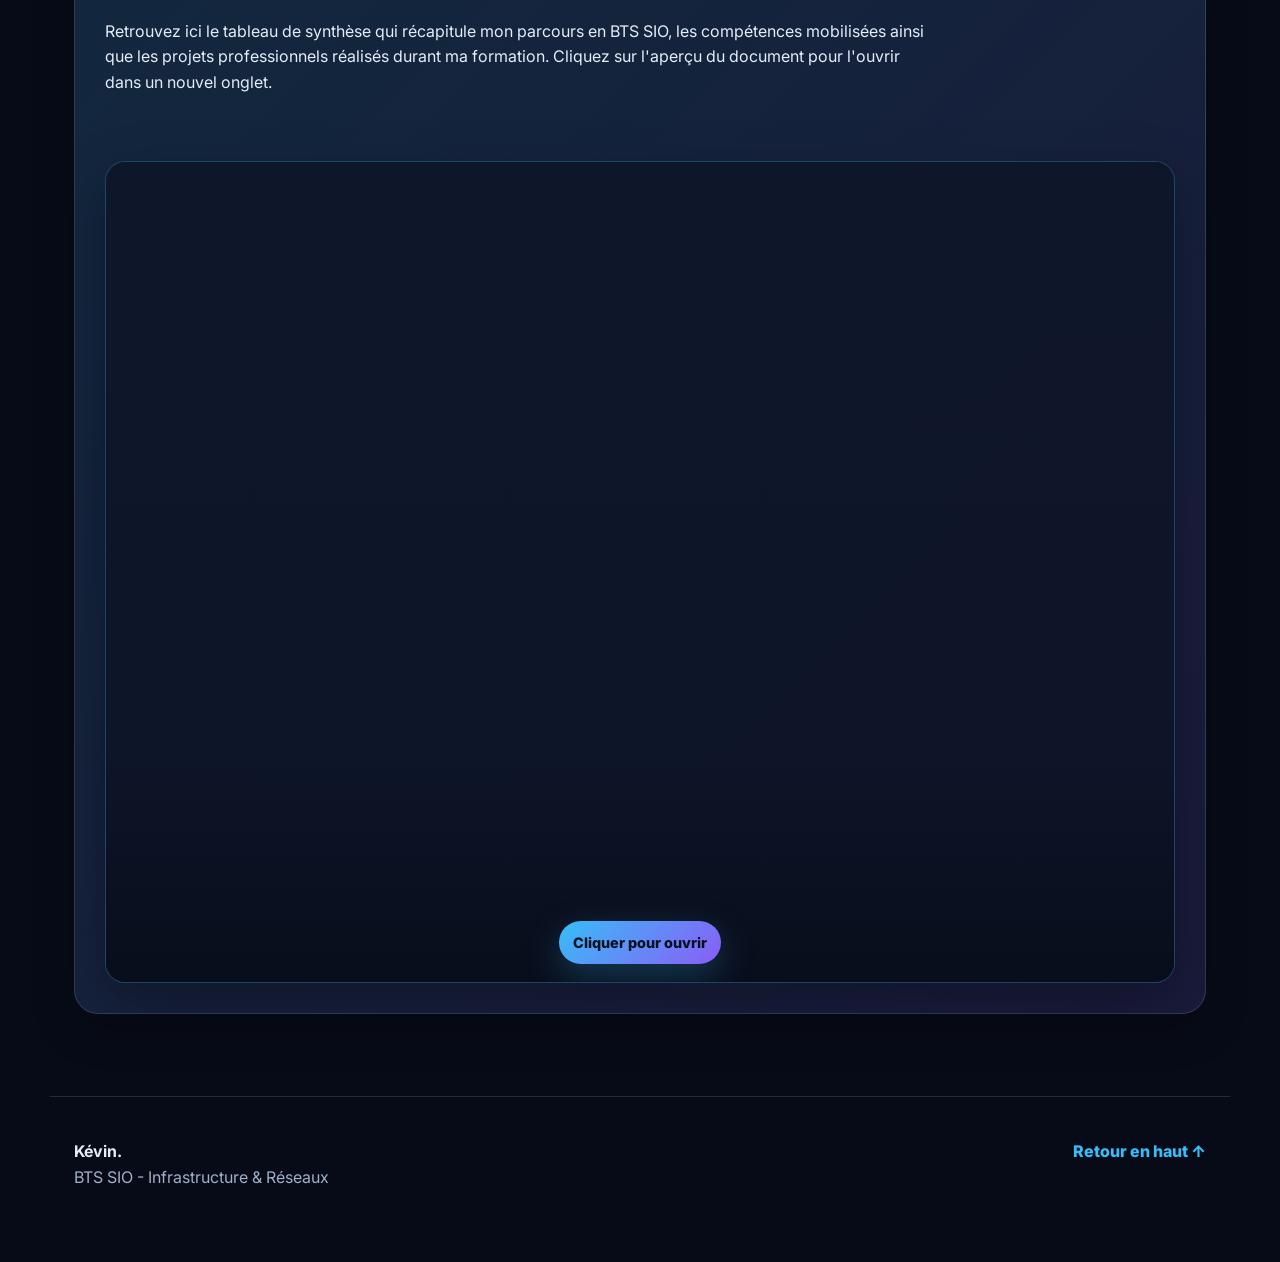
==== commit 67b5cbe0: "Change status pill from 'Infrastructure' to 'Stage'" ====
--- a/projets.html
+++ b/projets.html
@@ -82,7 +82,7 @@
             <p class="eyebrow">Projet 3</p>
             <h2>Sauvegarde & restauration</h2>
           </div>
-          <span class="status-pill">Infrastructure</span>
+          <span class="status-pill">Stage</span>
         </div>
         <p>
           Projet orienté continuité de service : compréhension des sauvegardes,
@@ -107,12 +107,12 @@
         <div class="synthesis-preview" aria-label="Aperçu cliquable du tableau de synthèse">
           <iframe
             class="synthesis-preview-frame"
-            src="assets/BARBOU%20K%C3%A9vin%20TABLEAU%20DE%20SYNTHESE.pdf#toolbar=0&navpanes=0&scrollbar=0"
+            src="assets/BARBOU Kévin TABLEAU DE SYNTHESE.pdf#toolbar=0&navpanes=0&scrollbar=0"
             title="Aperçu du tableau de synthèse BTS SIO de Kévin"
           ></iframe>
           <a
             class="synthesis-preview-link"
-            href="assets/BARBOU%20K%C3%A9vin%20TABLEAU%20DE%20SYNTHESE.pdf"
+            href="assets/BARBOU Kévin TABLEAU DE SYNTHESE.pdf"
             target="_blank"
             rel="noopener noreferrer"
             aria-label="Ouvrir le tableau de synthèse dans un nouvel onglet"
--- a/style.css
+++ b/style.css
@@ -354,3 +354,34 @@
     font-size: 0.82rem;
   }
 }
+
+/* Image d'en-tête de la veille technologique */
+.veille-cover {
+  margin: 0 0 34px;
+  overflow: hidden;
+  border-radius: 22px;
+  border: 1px solid rgba(56, 189, 248, 0.28);
+  background: rgba(15, 23, 42, 0.72);
+  box-shadow: 0 18px 55px rgba(0, 0, 0, 0.28);
+}
+
+.veille-cover img {
+  width: 100%;
+  height: 360px;
+  display: block;
+  object-fit: cover;
+}
+
+.veille-cover figcaption {
+  padding: 12px 16px;
+  color: var(--muted);
+  font-size: 0.86rem;
+  border-top: 1px solid var(--border);
+  background: rgba(15, 23, 42, 0.82);
+}
+
+@media (max-width: 740px) {
+  .veille-cover img {
+    height: 240px;
+  }
+}
